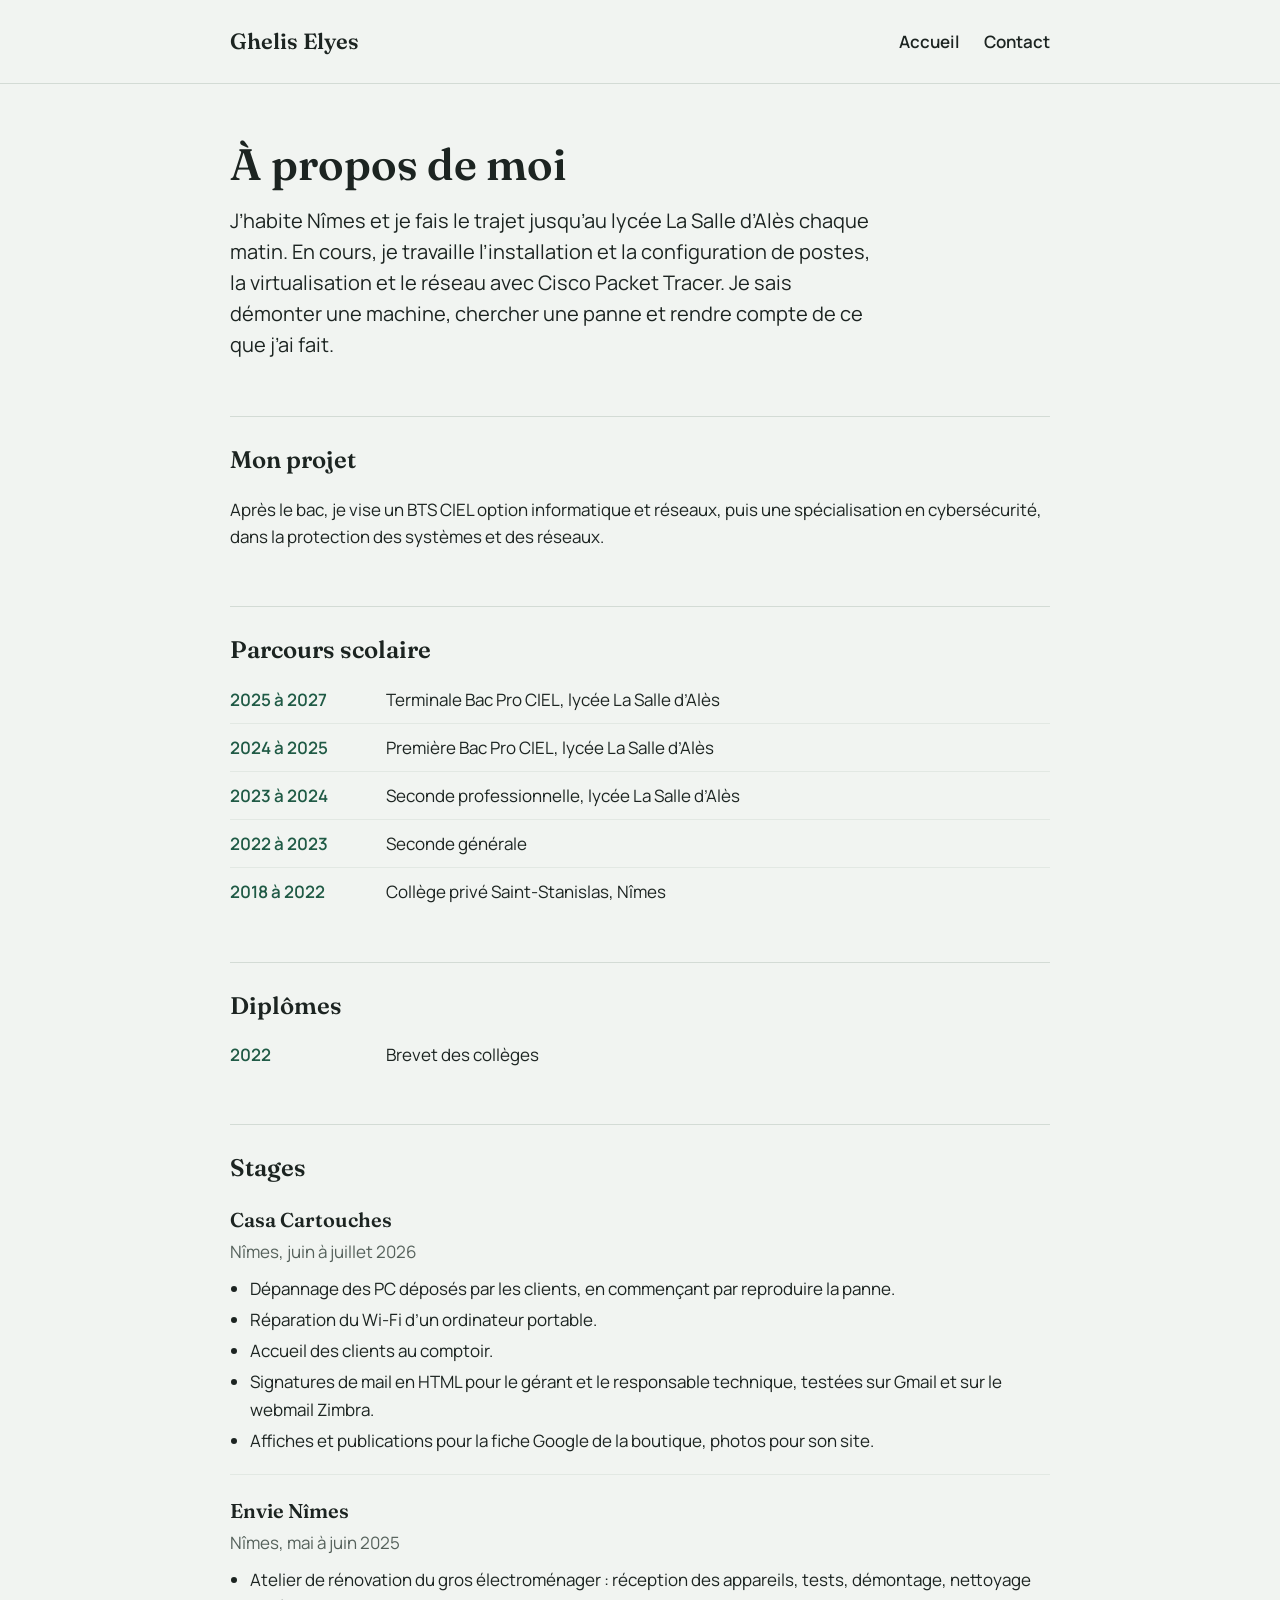
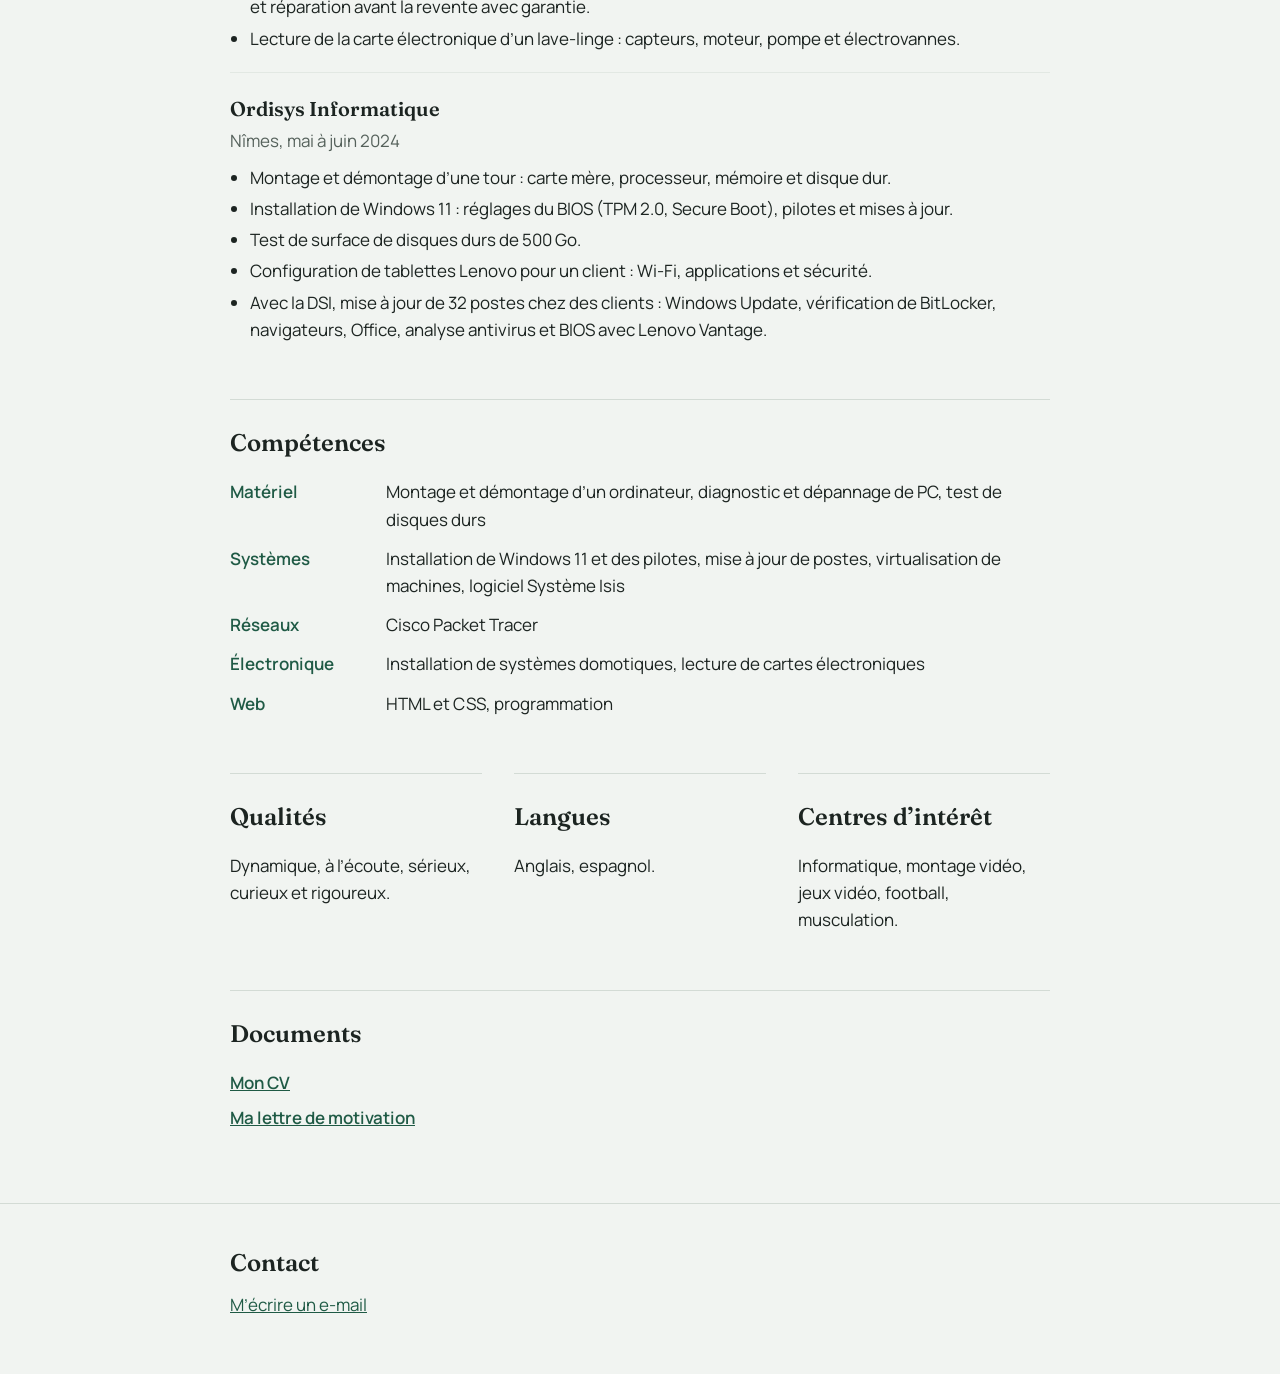
==== apropos.html @ 6be91a90 "Ajoute la page À propos et change les couleurs" ====
<!DOCTYPE html>
<html lang="fr">
<head>
    <meta charset="utf-8">
    <meta name="viewport" content="width=device-width, initial-scale=1">
    <meta name="description" content="À propos de Ghelis Elyes : projet, parcours scolaire, stages détaillés, compétences et centres d’intérêt.">
    <title>À propos – Ghelis Elyes</title>
    <link rel="icon" href="data:,">
    <link rel="preconnect" href="https://fonts.googleapis.com">
    <link rel="preconnect" href="https://fonts.gstatic.com" crossorigin>
    <link rel="stylesheet" href="https://fonts.googleapis.com/css2?family=Fraunces:opsz,wght@9..144,500;9..144,600&family=Manrope:wght@400;600&display=swap">
    <link rel="stylesheet" href="style.css">
</head>
<body>
    <header>
        <div class="conteneur entete">
            <p class="nom"><a href="index.html">Ghelis Elyes</a></p>
            <nav aria-label="Menu principal">
                <ul>
                    <li><a href="index.html">Accueil</a></li>
                    <li><a href="#contact">Contact</a></li>
                </ul>
            </nav>
        </div>
    </header>

    <main class="conteneur">
        <h1>À propos de moi</h1>
        <p class="intro">J’habite Nîmes et je fais le trajet jusqu’au lycée La Salle d’Alès chaque matin. En cours, je travaille l’installation et la configuration de postes, la virtualisation et le réseau avec Cisco Packet Tracer. Je sais démonter une machine, chercher une panne et rendre compte de ce que j’ai fait.</p>

        <section>
            <h2>Mon projet</h2>
            <p>Après le bac, je vise un BTS CIEL option informatique et réseaux, puis une spécialisation en cybersécurité, dans la protection des systèmes et des réseaux.</p>
        </section>

        <section>
            <h2>Parcours scolaire</h2>
            <ul class="frise">
                <li><span class="annee">2025 à 2027</span> <p>Terminale Bac Pro CIEL, lycée La Salle d’Alès</p></li>
                <li><span class="annee">2024 à 2025</span> <p>Première Bac Pro CIEL, lycée La Salle d’Alès</p></li>
                <li><span class="annee">2023 à 2024</span> <p>Seconde professionnelle, lycée La Salle d’Alès</p></li>
                <li><span class="annee">2022 à 2023</span> <p>Seconde générale</p></li>
                <li><span class="annee">2018 à 2022</span> <p>Collège privé Saint-Stanislas, Nîmes</p></li>
            </ul>
        </section>

        <section>
            <h2>Diplômes</h2>
            <ul class="frise">
                <li><span class="annee">2022</span> <p>Brevet des collèges</p></li>
            </ul>
        </section>

        <section>
            <h2>Stages</h2>

            <article class="stage">
                <h3>Casa Cartouches</h3>
                <p class="lieu">Nîmes, juin à juillet 2026</p>
                <ul>
                    <li>Dépannage des PC déposés par les clients, en commençant par reproduire la panne.</li>
                    <li>Réparation du Wi-Fi d’un ordinateur portable.</li>
                    <li>Accueil des clients au comptoir.</li>
                    <li>Signatures de mail en HTML pour le gérant et le responsable technique, testées sur Gmail et sur le webmail Zimbra.</li>
                    <li>Affiches et publications pour la fiche Google de la boutique, photos pour son site.</li>
                </ul>
            </article>

            <article class="stage">
                <h3>Envie Nîmes</h3>
                <p class="lieu">Nîmes, mai à juin 2025</p>
                <ul>
                    <li>Atelier de rénovation du gros électroménager&nbsp;: réception des appareils, tests, démontage, nettoyage et réparation avant la revente avec garantie.</li>
                    <li>Lecture de la carte électronique d’un lave-linge&nbsp;: capteurs, moteur, pompe et électrovannes.</li>
                </ul>
            </article>

            <article class="stage">
                <h3>Ordisys Informatique</h3>
                <p class="lieu">Nîmes, mai à juin 2024</p>
                <ul>
                    <li>Montage et démontage d’une tour&nbsp;: carte mère, processeur, mémoire et disque dur.</li>
                    <li>Installation de Windows 11&nbsp;: réglages du BIOS (TPM 2.0, Secure Boot), pilotes et mises à jour.</li>
                    <li>Test de surface de disques durs de 500&nbsp;Go.</li>
                    <li>Configuration de tablettes Lenovo pour un client&nbsp;: Wi-Fi, applications et sécurité.</li>
                    <li>Avec la DSI, mise à jour de 32 postes chez des clients&nbsp;: Windows Update, vérification de BitLocker, navigateurs, Office, analyse antivirus et BIOS avec Lenovo Vantage.</li>
                </ul>
            </article>
        </section>

        <section>
            <h2>Compétences</h2>
            <dl class="competences">
                <dt>Matériel</dt>
                <dd>Montage et démontage d’un ordinateur, diagnostic et dépannage de PC, test de disques durs</dd>
                <dt>Systèmes</dt>
                <dd>Installation de Windows 11 et des pilotes, mise à jour de postes, virtualisation de machines, logiciel Système Isis</dd>
                <dt>Réseaux</dt>
                <dd>Cisco Packet Tracer</dd>
                <dt>Électronique</dt>
                <dd>Installation de systèmes domotiques, lecture de cartes électroniques</dd>
                <dt>Web</dt>
                <dd>HTML et CSS, programmation</dd>
            </dl>
        </section>

        <section class="trois-colonnes">
            <div>
                <h2>Qualités</h2>
                <p>Dynamique, à l’écoute, sérieux, curieux et rigoureux.</p>
            </div>
            <div>
                <h2>Langues</h2>
                <p>Anglais, espagnol.</p>
            </div>
            <div>
                <h2>Centres d’intérêt</h2>
                <p>Informatique, montage vidéo, jeux vidéo, football, musculation.</p>
            </div>
        </section>

        <section>
            <h2>Documents</h2>
            <ul class="liens">
                <li><a href="CV_Elyes_Ghelis.pdf" download target="_blank" rel="noopener">Mon CV</a></li>
                <li><a href="Lettre_Motivation.pdf" download target="_blank" rel="noopener">Ma lettre de motivation</a></li>
            </ul>
        </section>
    </main>

    <footer id="contact">
        <div class="conteneur">
            <h2>Contact</h2>
            <p><a href="mailto:gheliselyes883@gmail.com">M’écrire un e-mail</a></p>
        </div>
    </footer>
</body>
</html>
---- style.css ----
/* Couleurs : vert du vernis d'un circuit imprimé */

:root {
    --fond: #f1f4f1;
    --encre: #1c2421;
    --gris: #55615b;
    --vert: #1f5a45;
    --vert-fonce: #163f30;
    --trait: #d3dbd5;
    --trait-clair: #e2e8e3;
}

/* Base */

body {
    display: flex;
    flex-direction: column;
    min-height: 100vh;
    margin: 0;
    background-color: var(--fond);
    color: var(--encre);
    font-family: "Manrope", sans-serif;
    font-size: 1.0625rem;
    line-height: 1.6;
}

h1,
h2,
h3,
.nom {
    font-family: "Fraunces", serif;
    font-weight: 600;
    color: var(--encre);
}

h2 {
    margin: 0 0 16px;
    font-size: 1.5rem;
}

a {
    color: var(--vert);
}

a:hover {
    color: var(--vert-fonce);
}

a:focus-visible {
    outline: 2px solid currentColor;
    outline-offset: 3px;
}

.filiere {
    color: var(--vert);
}

.conteneur {
    box-sizing: border-box;
    width: 100%;
    max-width: 900px;
    margin: 0 auto;
    padding-inline: 40px;
}

/* En-tête */

header {
    padding: 24px 0;
    border-bottom: 1px solid var(--trait);
}

.entete {
    display: flex;
    flex-wrap: wrap;
    justify-content: space-between;
    align-items: center;
    gap: 12px 32px;
}

.nom {
    margin: 0;
    font-size: 1.375rem;
}

.nom a {
    color: inherit;
    text-decoration: none;
}

nav ul {
    display: flex;
    flex-wrap: wrap;
    gap: 8px 24px;
    margin: 0;
    padding: 0;
    list-style: none;
}

nav a {
    color: var(--encre);
    font-weight: 600;
    text-decoration: none;
}

nav a:hover {
    color: var(--vert);
}

/* Accueil */

.page-accueil {
    display: flex;
    align-items: center;
}

.accueil {
    margin-top: 0;
    padding: 72px 0;
}

.accueil h1 {
    margin: 0 0 24px;
    font-size: clamp(2.5rem, 6vw, 3.75rem);
    line-height: 1.05;
    letter-spacing: -0.02em;
}

.intro {
    max-width: 640px;
    margin: 0 0 32px;
    font-size: 1.25rem;
    line-height: 1.55;
}

.actions {
    display: flex;
    flex-wrap: wrap;
    gap: 12px;
}

.bouton {
    display: inline-block;
    padding: 12px 22px;
    border: 1px solid var(--encre);
    border-radius: 6px;
    background-color: var(--encre);
    color: var(--fond);
    font-weight: 600;
    text-decoration: none;
}

.bouton:hover {
    border-color: var(--vert-fonce);
    background-color: var(--vert-fonce);
    color: var(--fond);
}

.bouton-secondaire {
    background-color: transparent;
    color: var(--encre);
}

.bouton-secondaire:hover {
    border-color: var(--vert);
    background-color: transparent;
    color: var(--vert);
}

/* Contenu */

main {
    flex-grow: 1;
    padding-bottom: 72px;
}

main h1 {
    margin: 56px 0 16px;
    font-size: clamp(2rem, 5vw, 2.75rem);
    line-height: 1.1;
}

main h2 {
    padding-top: 24px;
    border-top: 1px solid var(--trait);
}

section {
    margin-top: 56px;
}

.frise,
.liens {
    margin: 0;
    padding: 0;
    list-style: none;
}

.frise li,
.competences {
    display: grid;
    grid-template-columns: 140px 1fr;
    gap: 16px;
}

.frise li + li {
    margin-top: 10px;
    padding-top: 10px;
    border-top: 1px solid var(--trait-clair);
}

.frise p {
    margin: 0;
}

.annee,
.competences dt {
    color: var(--vert);
    font-weight: 600;
}

.stage + .stage {
    margin-top: 20px;
    padding-top: 20px;
    border-top: 1px solid var(--trait-clair);
}

.stage h3 {
    margin: 0;
    font-size: 1.25rem;
}

.lieu {
    margin: 2px 0 10px;
    color: var(--gris);
}

.stage ul {
    margin: 0;
    padding-left: 20px;
}

.stage li + li {
    margin-top: 4px;
}

.competences {
    margin: 0;
    row-gap: 12px;
}

.competences dd {
    margin: 0;
}

.trois-colonnes {
    display: grid;
    grid-template-columns: repeat(3, 1fr);
    gap: 32px;
}

.trois-colonnes p {
    margin: 0;
}

.liens li + li {
    margin-top: 8px;
}

.liens a {
    font-weight: 600;
}

/* Pied de page */

footer {
    padding: 40px 0 56px;
    border-top: 1px solid var(--trait);
}

footer h2 {
    margin-bottom: 8px;
}

footer p {
    margin: 0;
}

/* Écrans étroits */

@media (max-width: 600px) {
    .conteneur {
        padding-inline: 20px;
    }

    header {
        padding: 18px 0;
    }

    .accueil {
        padding: 56px 0 64px;
    }

    .intro {
        font-size: 1.125rem;
    }

    .frise li,
    .competences,
    .trois-colonnes {
        grid-template-columns: 1fr;
    }

    .frise li,
    .competences {
        gap: 0;
    }

    .competences dd + dt {
        margin-top: 12px;
    }
}
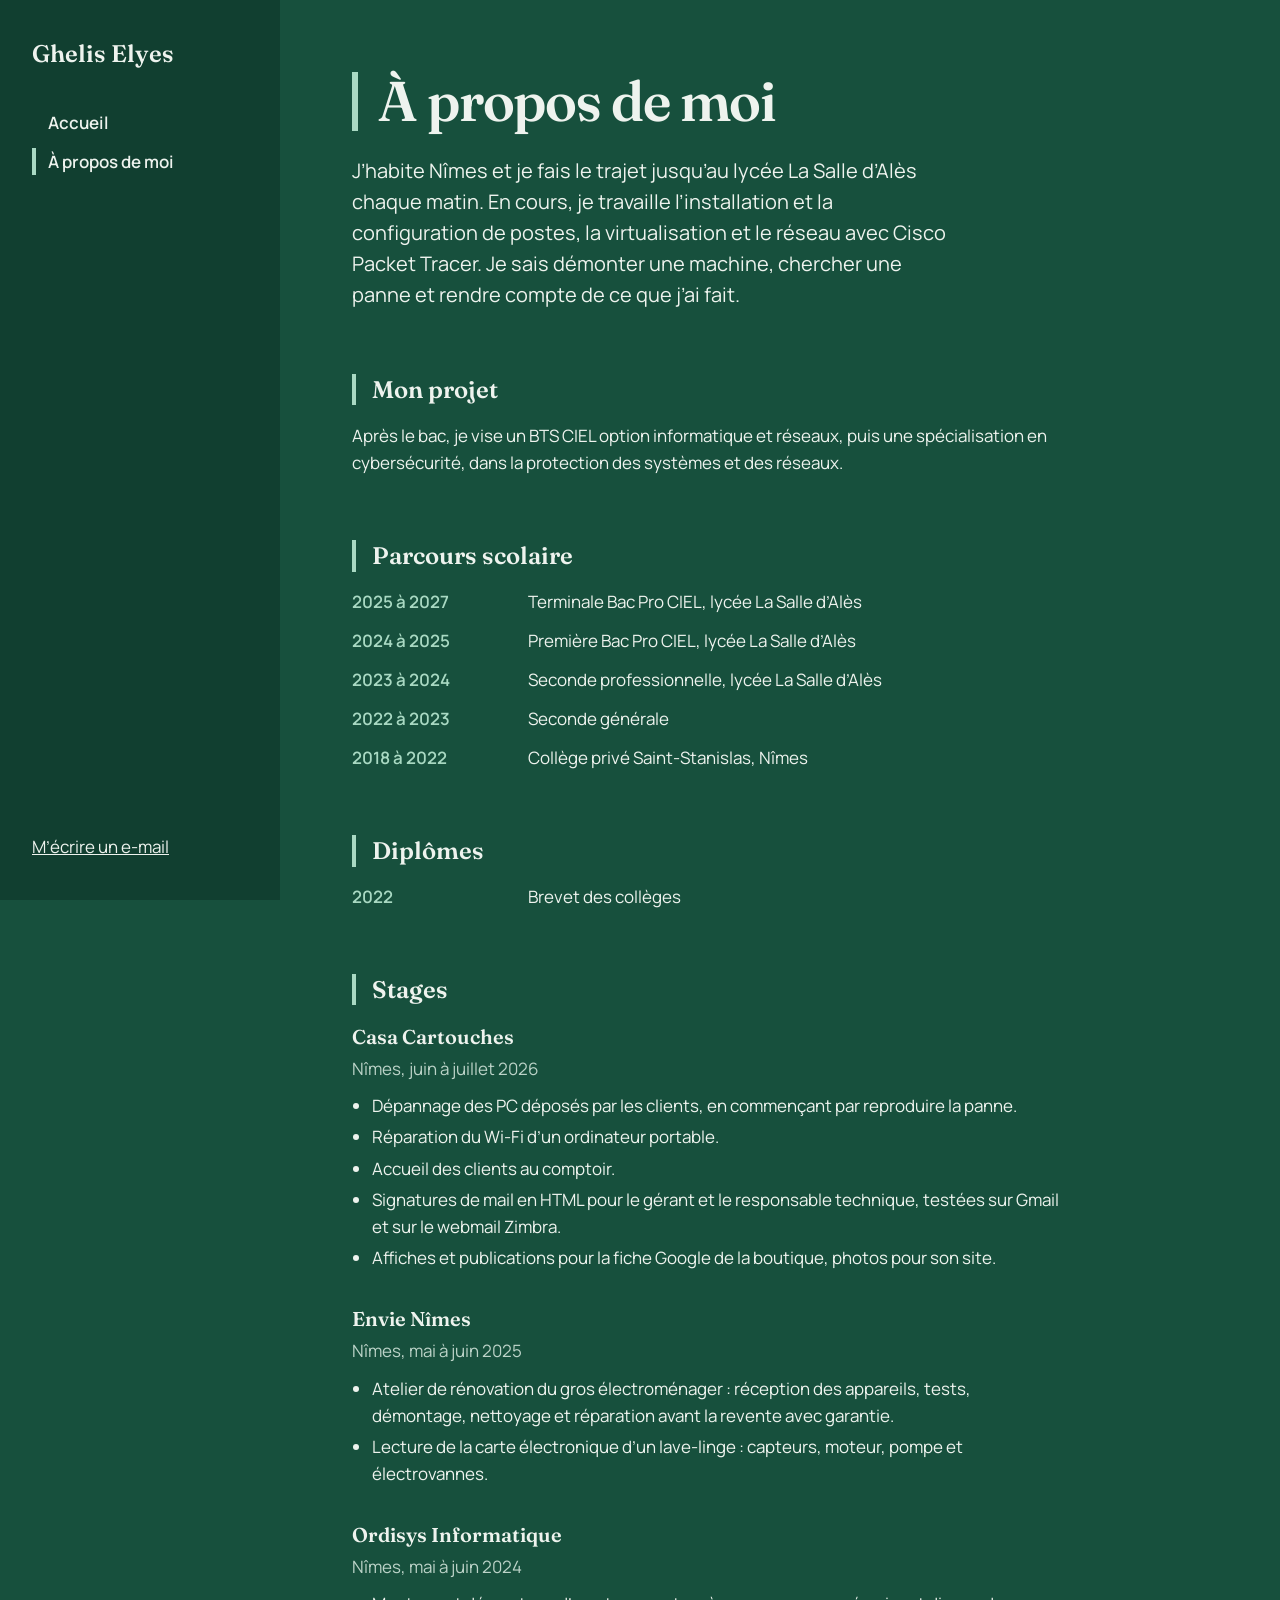
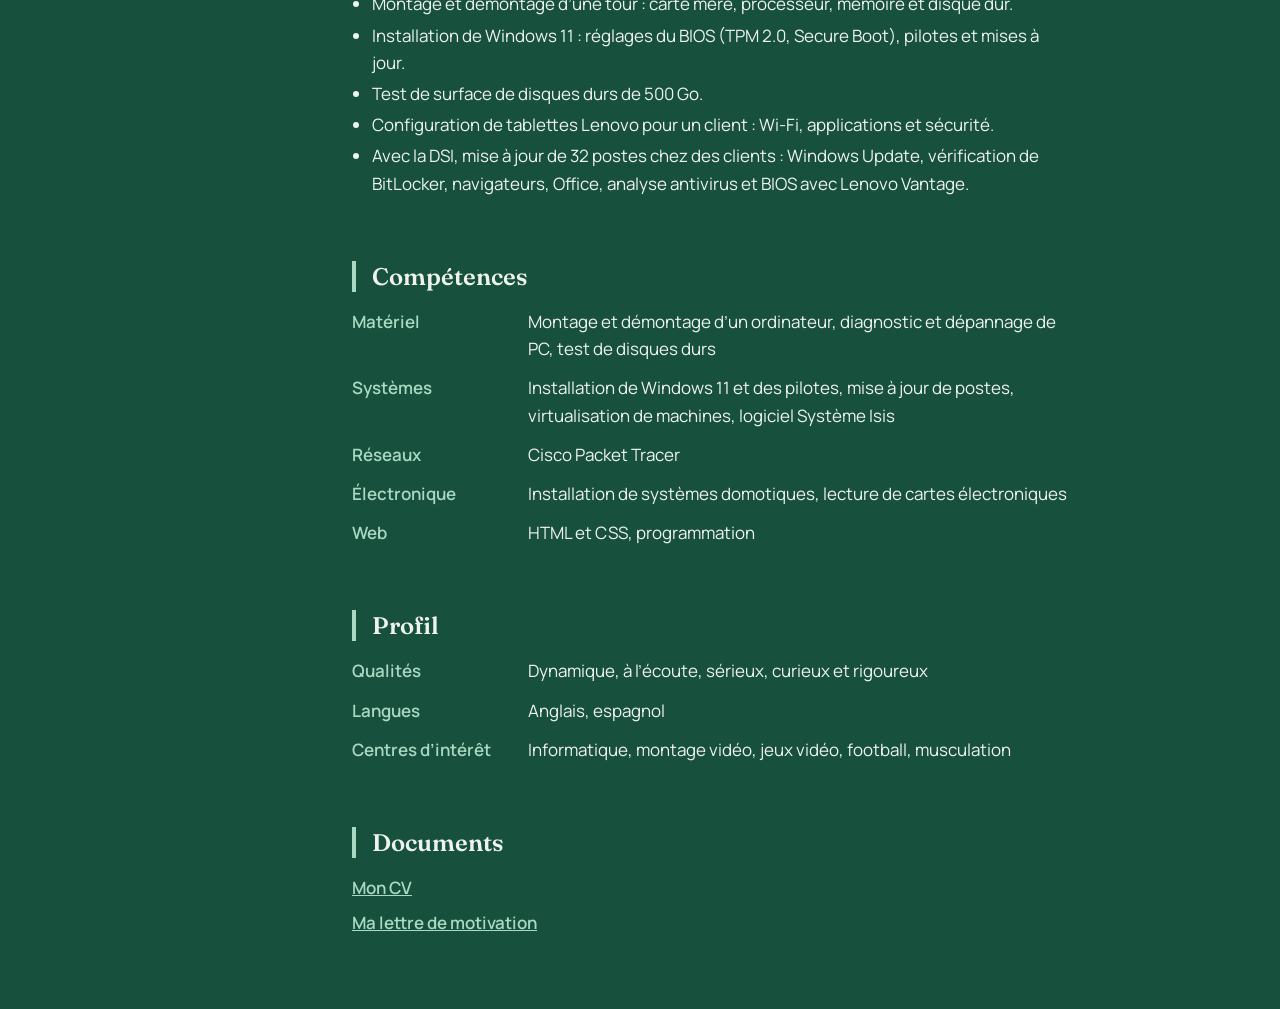
==== commit 3bf7db5e: "Add files via upload" ====
--- a/apropos.html
+++ b/apropos.html
@@ -8,23 +8,22 @@
     <link rel="icon" href="data:,">
     <link rel="preconnect" href="https://fonts.googleapis.com">
     <link rel="preconnect" href="https://fonts.gstatic.com" crossorigin>
-    <link rel="stylesheet" href="https://fonts.googleapis.com/css2?family=Fraunces:opsz,wght@9..144,500;9..144,600&family=Manrope:wght@400;600&display=swap">
+    <link rel="stylesheet" href="https://fonts.googleapis.com/css2?family=Fraunces:opsz,wght@9..144,600&family=Manrope:wght@400;600&display=swap">
     <link rel="stylesheet" href="style.css">
 </head>
 <body>
     <header>
-        <div class="conteneur entete">
-            <p class="nom"><a href="index.html">Ghelis Elyes</a></p>
-            <nav aria-label="Menu principal">
-                <ul>
-                    <li><a href="index.html">Accueil</a></li>
-                    <li><a href="#contact">Contact</a></li>
-                </ul>
-            </nav>
-        </div>
+        <p class="nom"><a href="index.html">Ghelis Elyes</a></p>
+        <nav aria-label="Menu principal">
+            <ul>
+                <li><a href="index.html">Accueil</a></li>
+                <li><a href="apropos.html" aria-current="page">À propos de moi</a></li>
+            </ul>
+        </nav>
+        <address><a href="mailto:gheliselyes883@gmail.com">M’écrire un e-mail</a></address>
     </header>
 
-    <main class="conteneur">
+    <main>
         <h1>À propos de moi</h1>
         <p class="intro">J’habite Nîmes et je fais le trajet jusqu’au lycée La Salle d’Alès chaque matin. En cours, je travaille l’installation et la configuration de postes, la virtualisation et le réseau avec Cisco Packet Tracer. Je sais démonter une machine, chercher une panne et rendre compte de ce que j’ai fait.</p>
 
@@ -90,7 +89,7 @@
 
         <section>
             <h2>Compétences</h2>
-            <dl class="competences">
+            <dl class="definitions">
                 <dt>Matériel</dt>
                 <dd>Montage et démontage d’un ordinateur, diagnostic et dépannage de PC, test de disques durs</dd>
                 <dt>Systèmes</dt>
@@ -104,19 +103,16 @@
             </dl>
         </section>
 
-        <section class="trois-colonnes">
-            <div>
-                <h2>Qualités</h2>
-                <p>Dynamique, à l’écoute, sérieux, curieux et rigoureux.</p>
-            </div>
-            <div>
-                <h2>Langues</h2>
-                <p>Anglais, espagnol.</p>
-            </div>
-            <div>
-                <h2>Centres d’intérêt</h2>
-                <p>Informatique, montage vidéo, jeux vidéo, football, musculation.</p>
-            </div>
+        <section>
+            <h2>Profil</h2>
+            <dl class="definitions">
+                <dt>Qualités</dt>
+                <dd>Dynamique, à l’écoute, sérieux, curieux et rigoureux</dd>
+                <dt>Langues</dt>
+                <dd>Anglais, espagnol</dd>
+                <dt>Centres d’intérêt</dt>
+                <dd>Informatique, montage vidéo, jeux vidéo, football, musculation</dd>
+            </dl>
         </section>
 
         <section>
@@ -127,12 +123,5 @@
             </ul>
         </section>
     </main>
-
-    <footer id="contact">
-        <div class="conteneur">
-            <h2>Contact</h2>
-            <p><a href="mailto:gheliselyes883@gmail.com">M’écrire un e-mail</a></p>
-        </div>
-    </footer>
 </body>
 </html>
--- a/style.css
+++ b/style.css
@@ -1,24 +1,22 @@
-/* Couleurs : vert du vernis d'un circuit imprimé */
+/* Couleurs : le vert du vernis d'un circuit imprimé, le blanc de ses inscriptions */
 
 :root {
-    --fond: #f1f4f1;
-    --encre: #1c2421;
-    --gris: #55615b;
-    --vert: #1f5a45;
-    --vert-fonce: #163f30;
-    --trait: #d3dbd5;
-    --trait-clair: #e2e8e3;
-}
-
-/* Base */
+    --fond: #17503d;
+    --colonne: #113f30;
+    --texte: #eef3ee;
+    --doux: #bcd3c8;
+    --accent: #a9d9c3;
+}
+
+/* Base : deux colonnes, le menu à gauche et le contenu à droite */
 
 body {
-    display: flex;
-    flex-direction: column;
+    display: grid;
+    grid-template-columns: 280px 1fr;
     min-height: 100vh;
     margin: 0;
     background-color: var(--fond);
-    color: var(--encre);
+    color: var(--texte);
     font-family: "Manrope", sans-serif;
     font-size: 1.0625rem;
     line-height: 1.6;
@@ -30,20 +28,6 @@
 .nom {
     font-family: "Fraunces", serif;
     font-weight: 600;
-    color: var(--encre);
-}
-
-h2 {
-    margin: 0 0 16px;
-    font-size: 1.5rem;
-}
-
-a {
-    color: var(--vert);
-}
-
-a:hover {
-    color: var(--vert-fonce);
 }
 
 a:focus-visible {
@@ -51,142 +35,135 @@
     outline-offset: 3px;
 }
 
-.filiere {
-    color: var(--vert);
-}
-
-.conteneur {
+/* Colonne de gauche : nom, menu, contact */
+
+header {
+    position: sticky;
+    top: 0;
     box-sizing: border-box;
-    width: 100%;
-    max-width: 900px;
-    margin: 0 auto;
-    padding-inline: 40px;
-}
-
-/* En-tête */
-
-header {
-    padding: 24px 0;
-    border-bottom: 1px solid var(--trait);
-}
-
-.entete {
     display: flex;
-    flex-wrap: wrap;
-    justify-content: space-between;
-    align-items: center;
-    gap: 12px 32px;
+    flex-direction: column;
+    height: 100vh;
+    padding: 40px 32px;
+    background-color: var(--colonne);
+}
+
+header a {
+    color: inherit;
 }
 
 .nom {
-    margin: 0;
-    font-size: 1.375rem;
-}
-
-.nom a {
-    color: inherit;
+    margin: 0 0 40px;
+    font-size: 1.5rem;
+    line-height: 1.2;
+}
+
+.nom a,
+nav a {
     text-decoration: none;
 }
 
 nav ul {
-    display: flex;
-    flex-wrap: wrap;
-    gap: 8px 24px;
     margin: 0;
     padding: 0;
     list-style: none;
 }
 
+nav li + li {
+    margin-top: 12px;
+}
+
 nav a {
-    color: var(--encre);
-    font-weight: 600;
-    text-decoration: none;
+    display: block;
+    padding-left: 16px;
+    font-weight: 600;
 }
 
 nav a:hover {
-    color: var(--vert);
-}
-
-/* Accueil */
-
-.page-accueil {
-    display: flex;
-    align-items: center;
-}
-
-.accueil {
-    margin-top: 0;
-    padding: 72px 0;
-}
-
-.accueil h1 {
+    text-decoration: underline;
+}
+
+/* Le trait épais marque la page où l'on se trouve */
+nav a[aria-current="page"] {
+    padding-left: 12px;
+    border-left: 4px solid var(--accent);
+}
+
+address {
+    margin-top: auto;
+    font-style: normal;
+}
+
+/* Contenu */
+
+main {
+    box-sizing: border-box;
+    max-width: 860px;
+    padding: 72px;
+}
+
+main a {
+    color: var(--accent);
+}
+
+main a:hover {
+    color: var(--texte);
+}
+
+h1 {
     margin: 0 0 24px;
-    font-size: clamp(2.5rem, 6vw, 3.75rem);
+    padding-left: 20px;
+    border-left: 6px solid var(--accent);
+    font-size: 3.5rem;
     line-height: 1.05;
     letter-spacing: -0.02em;
 }
 
+h2 {
+    margin: 0 0 16px;
+    padding-left: 16px;
+    border-left: 4px solid var(--accent);
+    font-size: 1.5rem;
+    line-height: 1.3;
+}
+
 .intro {
-    max-width: 640px;
+    max-width: 600px;
     margin: 0 0 32px;
     font-size: 1.25rem;
     line-height: 1.55;
 }
 
-.actions {
+.filiere {
+    color: var(--accent);
+}
+
+/* Accueil */
+
+.page-accueil {
     display: flex;
-    flex-wrap: wrap;
-    gap: 12px;
+    flex-direction: column;
+    justify-content: center;
 }
 
 .bouton {
     display: inline-block;
-    padding: 12px 22px;
-    border: 1px solid var(--encre);
-    border-radius: 6px;
-    background-color: var(--encre);
+    padding: 14px 28px;
+    background-color: var(--texte);
     color: var(--fond);
     font-weight: 600;
     text-decoration: none;
 }
 
 .bouton:hover {
-    border-color: var(--vert-fonce);
-    background-color: var(--vert-fonce);
+    background-color: var(--accent);
     color: var(--fond);
 }
 
-.bouton-secondaire {
-    background-color: transparent;
-    color: var(--encre);
-}
-
-.bouton-secondaire:hover {
-    border-color: var(--vert);
-    background-color: transparent;
-    color: var(--vert);
-}
-
-/* Contenu */
-
-main {
-    flex-grow: 1;
-    padding-bottom: 72px;
-}
-
-main h1 {
-    margin: 56px 0 16px;
-    font-size: clamp(2rem, 5vw, 2.75rem);
-    line-height: 1.1;
-}
-
-main h2 {
-    padding-top: 24px;
-    border-top: 1px solid var(--trait);
-}
+/* À propos */
 
 section {
-    margin-top: 56px;
+    margin-top: 64px;
 }
 
 .frise,
@@ -197,32 +174,30 @@
 }
 
 .frise li,
-.competences {
+.definitions {
     display: grid;
-    grid-template-columns: 140px 1fr;
-    gap: 16px;
+    grid-template-columns: 160px 1fr;
+    gap: 12px 16px;
 }
 
 .frise li + li {
-    margin-top: 10px;
-    padding-top: 10px;
-    border-top: 1px solid var(--trait-clair);
-}
-
-.frise p {
+    margin-top: 12px;
+}
+
+.frise p,
+.definitions,
+.definitions dd {
     margin: 0;
 }
 
 .annee,
-.competences dt {
-    color: var(--vert);
+.definitions dt {
+    color: var(--accent);
     font-weight: 600;
 }
 
 .stage + .stage {
-    margin-top: 20px;
-    padding-top: 20px;
-    border-top: 1px solid var(--trait-clair);
+    margin-top: 32px;
 }
 
 .stage h3 {
@@ -232,7 +207,7 @@
 
 .lieu {
     margin: 2px 0 10px;
-    color: var(--gris);
+    color: var(--doux);
 }
 
 .stage ul {
@@ -244,25 +219,6 @@
     margin-top: 4px;
 }
 
-.competences {
-    margin: 0;
-    row-gap: 12px;
-}
-
-.competences dd {
-    margin: 0;
-}
-
-.trois-colonnes {
-    display: grid;
-    grid-template-columns: repeat(3, 1fr);
-    gap: 32px;
-}
-
-.trois-colonnes p {
-    margin: 0;
-}
-
 .liens li + li {
     margin-top: 8px;
 }
@@ -271,52 +227,51 @@
     font-weight: 600;
 }
 
-/* Pied de page */
-
-footer {
-    padding: 40px 0 56px;
-    border-top: 1px solid var(--trait);
-}
-
-footer h2 {
-    margin-bottom: 8px;
-}
-
-footer p {
-    margin: 0;
-}
-
-/* Écrans étroits */
-
-@media (max-width: 600px) {
-    .conteneur {
-        padding-inline: 20px;
+/* Écrans étroits : la colonne passe au-dessus du contenu */
+
+@media (max-width: 800px) {
+    body {
+        display: block;
     }
 
     header {
-        padding: 18px 0;
-    }
-
-    .accueil {
-        padding: 56px 0 64px;
-    }
-
-    .intro {
-        font-size: 1.125rem;
+        position: static;
+        height: auto;
+        padding: 20px;
+    }
+
+    .nom {
+        margin-bottom: 16px;
+    }
+
+    nav ul {
+        display: flex;
+        gap: 20px;
+    }
+
+    nav li + li {
+        margin-top: 0;
+    }
+
+    address {
+        margin-top: 16px;
+    }
+
+    main {
+        padding: 48px 20px 56px;
+    }
+
+    h1 {
+        font-size: 2.5rem;
     }
 
     .frise li,
-    .competences,
-    .trois-colonnes {
+    .definitions {
         grid-template-columns: 1fr;
-    }
-
-    .frise li,
-    .competences {
         gap: 0;
     }
 
-    .competences dd + dt {
+    .definitions dd + dt {
         margin-top: 12px;
     }
 }
